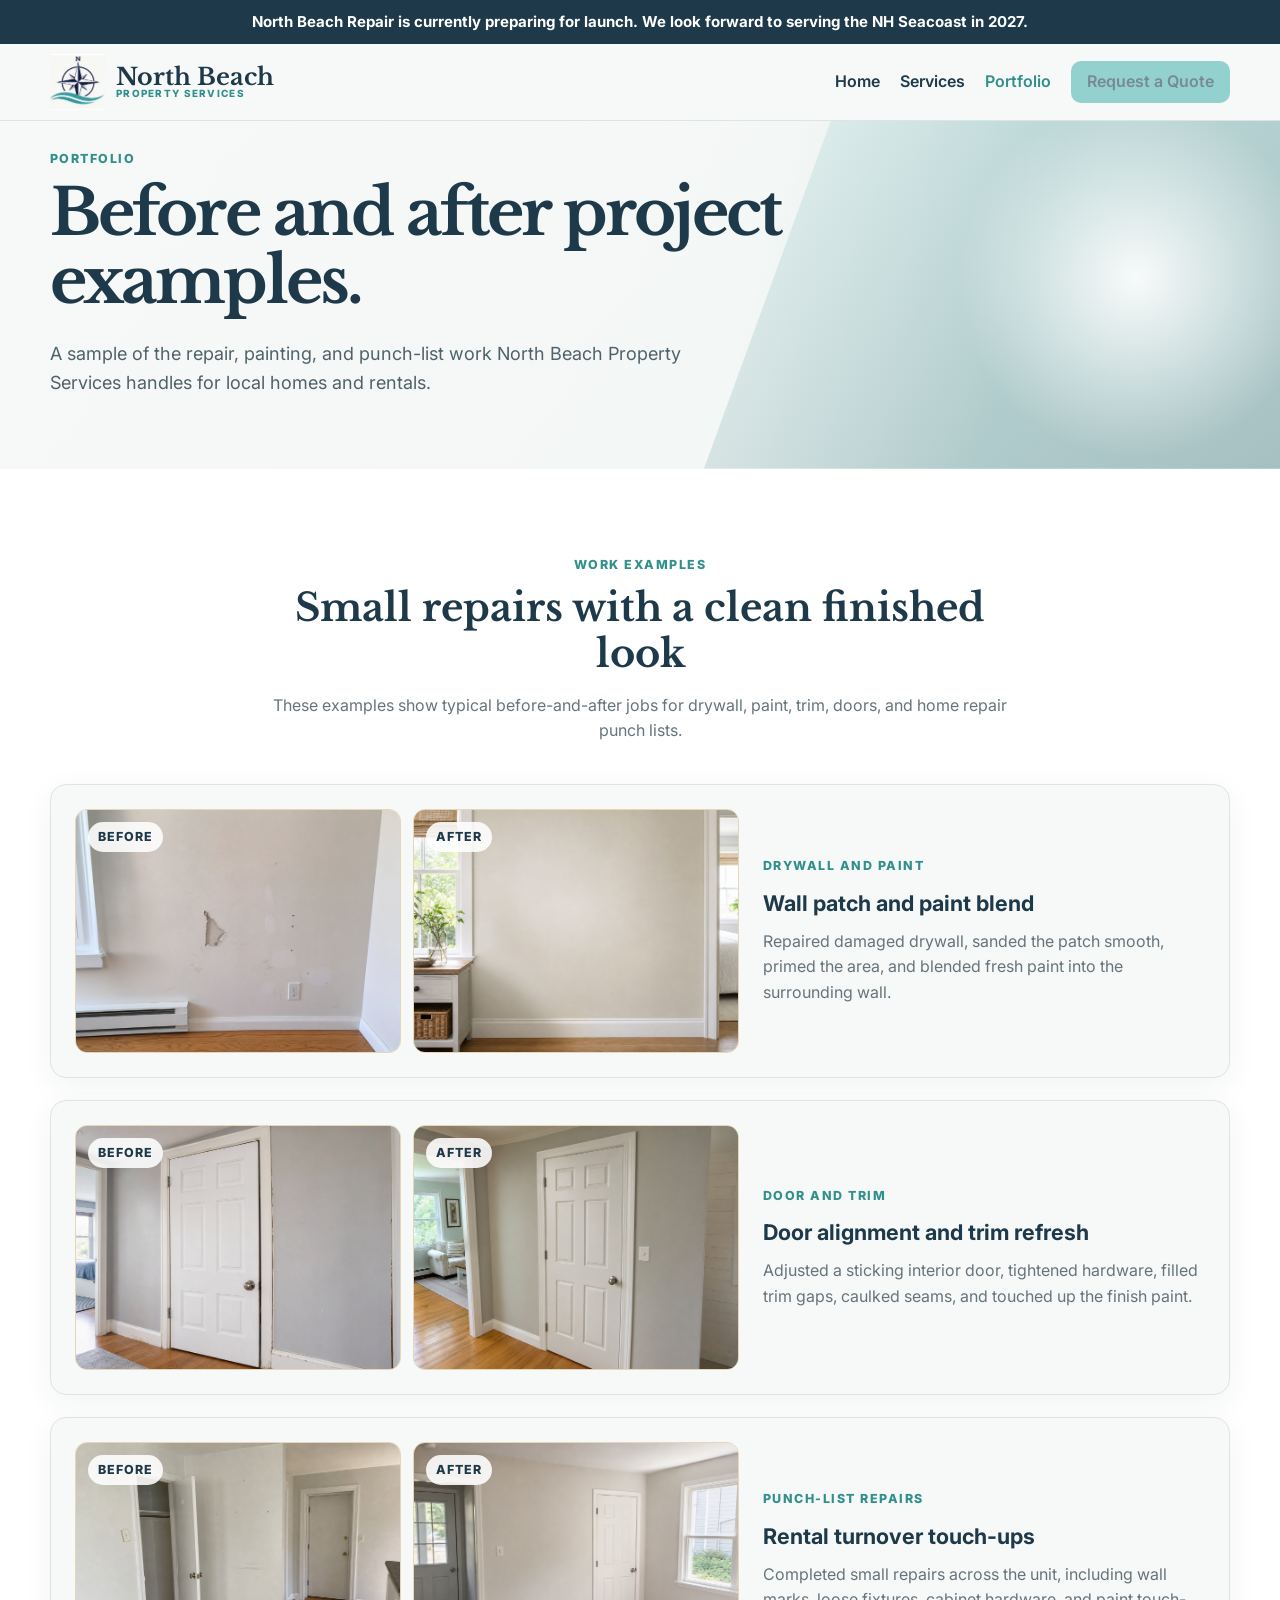
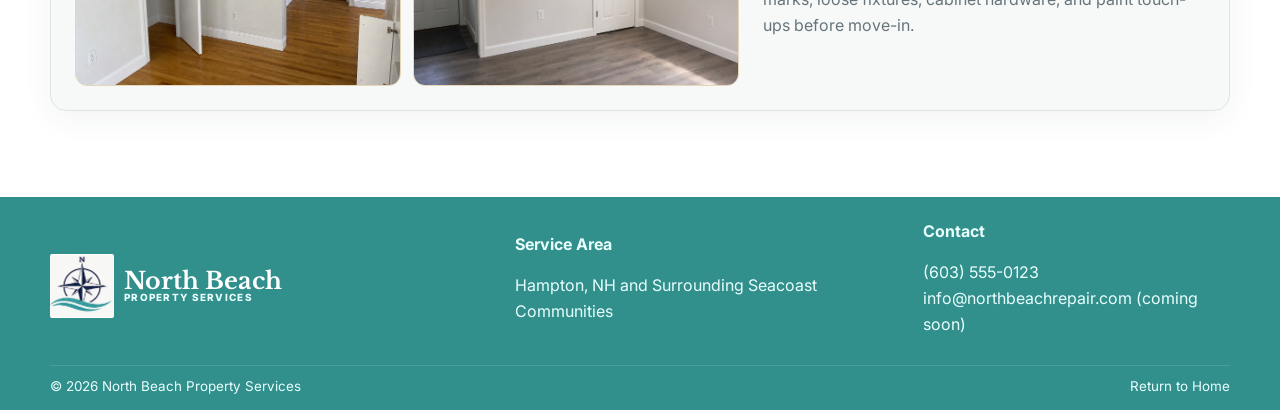
==== portfolio.html @ 1c1b6b8b "Update" ====
<html lang="en">
<head>
  <meta charset="UTF-8" />
  <meta name="viewport" content="width=device-width, initial-scale=1.0" />
  <meta name="description" content="View recent handyman and property repair work by North Beach Property Services." />
  <title>Portfolio | North Beach Property Services</title>
  <link rel="preconnect" href="https://fonts.googleapis.com">
  <link rel="preconnect" href="https://fonts.gstatic.com" crossorigin>
  <link href="https://fonts.googleapis.com/css2?family=Inter:wght@400;500;600;700;800&family=Libre+Baskerville:wght@400;700&display=swap" rel="stylesheet">
  <link rel="stylesheet" href="styles.css" />
</head>
<body>
  <header class="site-header">
    <div class="launch-banner">
      <div class="container">North Beach Repair is currently preparing for launch. We look forward to serving the NH Seacoast in 2027.</div>
    </div>
    <div class="container nav-wrap">
      <a class="brand" href="index.html" aria-label="North Beach Property Services home">
        <span class="logo-mark" aria-hidden="true"></span>
        <span class="brand-text">
          <span class="brand-name">North Beach</span>
          <span class="brand-subtitle">Property Services</span>
        </span>
      </a>

      <button class="menu-button" aria-label="Open navigation" aria-expanded="false">&#9776;</button>

      <nav class="site-nav" aria-label="Primary navigation">
        <a href="index.html">Home</a>
        <a href="index.html#services">Services</a>
        <a class="active" href="portfolio.html">Portfolio</a>
        <a class="button button-small button-disabled" href="#" aria-disabled="true" data-launch-href="quote.html">Request a Quote</a>
      </nav>
    </div>
  </header>

  <main>
    <section class="page-hero">
      <div class="container">
        <p class="eyebrow">Portfolio</p>
        <h1>Before and after project examples.</h1>
        <p>
          A sample of the repair, painting, and punch-list work North Beach Property Services handles for local homes and rentals.
        </p>
      </div>
    </section>

    <section class="section portfolio-gallery-section">
      <div class="container">
        <div class="section-heading centered">
          <p class="eyebrow">Work examples</p>
          <h2>Small repairs with a clean finished look</h2>
          <p>These examples show typical before-and-after jobs for drywall, paint, trim, doors, and home repair punch lists.</p>
        </div>

        <div class="portfolio-grid">
          <article class="portfolio-card">
            <div class="before-after" aria-label="Before and after drywall repair example">
              <div class="project-photo">
                <img src="assets/portfolio-drywall-before.png" alt="Damaged drywall before patching and paint touch-up">
                <span>Before</span>
              </div>
              <div class="project-photo">
                <img src="assets/portfolio-drywall-after.png" alt="Smooth repaired wall after drywall patching and paint blending">
                <span>After</span>
              </div>
            </div>
            <div class="portfolio-copy">
              <p class="eyebrow">Drywall and paint</p>
              <h3>Wall patch and paint blend</h3>
              <p>Repaired damaged drywall, sanded the patch smooth, primed the area, and blended fresh paint into the surrounding wall.</p>
            </div>
          </article>

          <article class="portfolio-card">
            <div class="before-after" aria-label="Before and after door and trim repair example">
              <div class="project-photo">
                <img src="assets/portfolio-door-before.png" alt="Misaligned interior door and worn trim before adjustment">
                <span>Before</span>
              </div>
              <div class="project-photo">
                <img src="assets/portfolio-door-after.png" alt="Aligned interior door and refreshed trim after repair">
                <span>After</span>
              </div>
            </div>
            <div class="portfolio-copy">
              <p class="eyebrow">Door and trim</p>
              <h3>Door alignment and trim refresh</h3>
              <p>Adjusted a sticking interior door, tightened hardware, filled trim gaps, caulked seams, and touched up the finish paint.</p>
            </div>
          </article>

          <article class="portfolio-card">
            <div class="before-after" aria-label="Before and after punch-list repair example">
              <div class="project-photo">
                <img src="assets/portfolio-turnover-before.png" alt="Rental turnover area with wall marks and small repair items before touch-ups">
                <span>Before</span>
              </div>
              <div class="project-photo">
                <img src="assets/portfolio-turnover-after.png" alt="Clean rental turnover area after wall, trim, and fixture touch-ups">
                <span>After</span>
              </div>
            </div>
            <div class="portfolio-copy">
              <p class="eyebrow">Punch-list repairs</p>
              <h3>Rental turnover touch-ups</h3>
              <p>Completed small repairs across the unit, including wall marks, loose fixtures, cabinet hardware, and paint touch-ups before move-in.</p>
            </div>
          </article>
        </div>
      </div>
    </section>
  </main>

  <footer class="site-footer">
    <div class="container footer-grid">
      <div class="footer-brand" aria-label="North Beach Property Services">
        <span class="logo-mark" aria-hidden="true"></span>
        <span class="brand-text">
          <span class="brand-name">North Beach</span>
          <span class="brand-subtitle">Property Services</span>
        </span>
      </div>
      <div><strong>Service Area</strong><p>Hampton, NH and Surrounding Seacoast Communities</p></div>
      <div><strong>Contact</strong><p><a href="tel:+16035550123">(603) 555-0123</a><br><a href="mailto:info@northbeachrepair.com">info@northbeachrepair.com</a> (coming soon)</p></div>
    </div>
    <div class="container footer-bottom">
      <span>© <span id="year"></span> North Beach Property Services</span>
      <a href="index.html">Return to Home</a>
    </div>
  </footer>

  <script src="site.js"></script>
</body>
</html>
---- styles.css ----
/* North Beach Property Services — Seafoam & Slate */
:root {
  --slate: #1E3A4A;
  --slate-dark: #132A37;
  --seafoam: #4CB6B2;
  --seafoam-dark: #318F8C;
  --sand: #E6D6B8;
  --foam: #F7F9F8;
  --charcoal: #2D3336;
  --white: #FFFFFF;
  --muted: #66747B;
  --line: #DDE5E4;
  --shadow: 0 18px 48px rgba(30, 58, 74, .13);
  --radius: 16px;
}
* { box-sizing: border-box; }
html { scroll-behavior: smooth; }
body { margin:0; color:var(--charcoal); background:var(--foam); font-family:"Inter",sans-serif; line-height:1.6; }
a { color:inherit; }
.container { width:min(1180px,calc(100% - 40px)); margin:auto; }
.narrow { width:min(780px,calc(100% - 40px)); }
.launch-banner { padding:10px 0; color:var(--white); background:var(--slate); font-size:.94rem; font-weight:700; text-align:center; }
.launch-banner .container { width:min(1180px,calc(100% - 28px)); }
.site-header { position:sticky; top:0; z-index:20; background:rgba(247,249,248,.96); border-bottom:1px solid var(--line); backdrop-filter:blur(10px); }
.nav-wrap { min-height:76px; display:flex; align-items:center; justify-content:space-between; gap:22px; }
.site-header .brand,.footer-brand { display:inline-flex !important; align-items:center; flex-direction:row; gap:10px; text-decoration:none !important; }
.brand { flex:0 1 auto; min-width:0; }
.logo-mark { width:56px; height:56px; display:block; overflow:hidden; flex:0 0 auto; border-radius:2px; background:url("north_beach_compass_waves_logo.png") center / 134% auto no-repeat; }
.brand > img { width:56px !important; height:56px !important; display:block; object-fit:cover; flex:0 0 auto; }
.brand-text { display:grid; gap:1px; line-height:1; }
.brand-text,.brand-text span { text-decoration:none !important; }
.brand-name { color:var(--slate); font-family:"Libre Baskerville",serif; font-size:1.48rem; font-weight:700; white-space:nowrap; }
.brand-subtitle { color:var(--seafoam-dark); font-size:.62rem; font-weight:800; letter-spacing:.13em; text-transform:uppercase; white-space:nowrap; }
.site-nav { display:flex; align-items:center; gap:20px; flex:0 0 auto; }
.site-nav a { text-decoration:none; font-weight:600; color:var(--slate); }
.site-nav a:hover:not(.button), .site-nav a.active:not(.button) { color:var(--seafoam-dark); }
.menu-button { display:none; border:0; background:transparent; color:var(--slate); font-size:1.6rem; }
.button { display:inline-flex; align-items:center; justify-content:center; min-height:50px; padding:0 24px; border:0; border-radius:10px; background:var(--seafoam); color:var(--white); text-decoration:none; font:inherit; font-weight:700; cursor:pointer; transition:.2s; }
.button:hover { background:var(--seafoam-dark); transform:translateY(-1px); }
.site-nav .button.active { background:var(--slate); color:var(--white); box-shadow:inset 0 0 0 2px var(--seafoam); }
.site-nav .button.active:hover { background:var(--slate-dark); }
.button-disabled,.button-disabled:hover { opacity:.58; cursor:not-allowed; pointer-events:none; transform:none; }
.link-disabled { opacity:.65; cursor:not-allowed; pointer-events:none; }
.button-small { min-height:42px; padding:0 16px; }
.button-secondary { color:var(--slate); background:rgba(255,255,255,.9); border:1px solid var(--slate); }
.button-secondary:hover { background:var(--white); }
.button-light { color:var(--slate); background:var(--white); }
.eyebrow { margin:0 0 10px; color:var(--seafoam-dark); font-size:.78rem; font-weight:800; letter-spacing:.12em; text-transform:uppercase; }
h1,h2,h3 { color:var(--slate); }
h1,h2 { font-family:"Libre Baskerville",serif; }
.hero { position:relative; overflow:hidden; padding:28px 0 92px; background:linear-gradient(105deg,rgba(247,249,248,.98) 0%,rgba(247,249,248,.94) 47%,rgba(247,249,248,.25) 72%), linear-gradient(140deg,#d9eceb,#a9cfcd); }
.hero:after { content:""; position:absolute; inset:0 0 0 55%; background:radial-gradient(circle at 75% 45%,rgba(255,255,255,.9),transparent 38%), linear-gradient(145deg,rgba(76,182,178,.12),rgba(30,58,74,.18)); clip-path:polygon(22% 0,100% 0,100% 100%,0 100%); }
.hero-grid { position:relative; z-index:2; display:grid; grid-template-columns:1.2fr .72fr; gap:64px; align-items:center; }
.hero h1 { max-width:720px; margin:0; font-size:clamp(2.7rem,5vw,4.8rem); line-height:1.06; letter-spacing:-.045em; }
.hero-copy { max-width:650px; margin:24px 0 0; font-size:1.13rem; color:#4F626B; }
.hero-actions,.trust-row { display:flex; flex-wrap:wrap; gap:14px; }
.hero-actions { margin-top:32px; }
.trust-row { margin-top:28px; color:var(--slate); font-size:.9rem; }
.hero-card { padding:30px; background:rgba(255,255,255,.94); border:1px solid rgba(230,214,184,.8); border-radius:var(--radius); box-shadow:var(--shadow); }
.check-list { margin:14px 0 24px; padding:0; list-style:none; }
.check-list li { position:relative; padding:8px 0 8px 26px; }
.check-list li:before { content:"✓"; position:absolute; left:0; color:var(--seafoam-dark); font-weight:800; }
.text-link { color:var(--seafoam-dark); font-weight:700; text-decoration:none; }
.section { padding:86px 0; }
.services-section { background:var(--white); }
.section-heading { max-width:760px; margin-bottom:40px; }
.centered { text-align:center; margin-left:auto; margin-right:auto; }
.section-heading h2,.cta h2,.area-section h2 { margin:0; font-size:clamp(2rem,3vw,3rem); line-height:1.2; }
.section-heading p:not(.eyebrow), .area-section p { color:var(--muted); }
.service-grid { display:grid; grid-template-columns:repeat(3,1fr); gap:14px; }
.service-card { min-height:210px; padding:22px 16px; text-align:center; border:1px solid var(--sand); border-radius:14px; background:var(--foam); }
.service-icon { display:grid; place-items:center; width:50px; height:50px; margin:0 auto 12px; color:var(--seafoam-dark); border:2px solid var(--seafoam); border-radius:12px; font-size:1.45rem; }
.service-card h3 { margin:0 0 8px; font-size:1rem; }
.service-card p { margin:0; color:var(--muted); font-size:.88rem; }
.portfolio-gallery-section { background:var(--white); }
.portfolio-grid { display:grid; gap:22px; }
.portfolio-card { display:grid; grid-template-columns:minmax(0,1.2fr) minmax(280px,.8fr); gap:24px; align-items:center; padding:24px; border:1px solid var(--line); border-radius:var(--radius); background:var(--foam); box-shadow:0 8px 30px rgba(30,58,74,.06); }
.before-after { display:grid; grid-template-columns:1fr 1fr; gap:12px; }
.project-photo { position:relative; aspect-ratio:4/3; overflow:hidden; border:1px solid var(--sand); border-radius:12px; background:#E8ECE9; }
.project-photo img { display:block; width:100%; height:100%; object-fit:cover; }
.project-photo span { position:absolute; z-index:2; top:12px; left:12px; padding:5px 10px; border-radius:999px; color:var(--slate); background:rgba(255,255,255,.88); font-size:.78rem; font-weight:800; text-transform:uppercase; letter-spacing:.08em; }
.portfolio-copy h3 { margin:0 0 8px; font-size:1.35rem; }
.portfolio-copy p:not(.eyebrow) { margin:0; color:var(--muted); }
.process-section { background:linear-gradient(135deg,#F2EBDD,var(--foam)); }
.steps { display:grid; grid-template-columns:repeat(3,1fr); gap:24px; }
.steps article { padding:30px; text-align:center; background:rgba(255,255,255,.86); border:1px solid var(--sand); border-radius:var(--radius); }
.steps span,.form-section-heading>span { display:inline-grid; place-items:center; width:42px; height:42px; border-radius:50%; color:white; background:var(--seafoam); font-weight:800; }
.steps p { color:var(--muted); }
.area-section { background:var(--white); }
.area-grid { display:grid; grid-template-columns:1.2fr .8fr; gap:36px; align-items:center; }
.area-card { padding:28px; border-left:5px solid var(--seafoam); background:var(--foam); border-radius:12px; }
.cta { padding:58px 0; color:white; background:linear-gradient(120deg,var(--seafoam),#66C6C2); }
.cta .eyebrow { color:#E9FFFE; }
.cta h2 { color:white; }
.cta-inner { display:flex; align-items:center; justify-content:space-between; gap:30px; }
.site-footer { padding:22px 0 12px; color:#E9FFFE; background:var(--seafoam-dark); }
.footer-grid { display:grid; grid-template-columns:1.15fr 1fr .8fr; gap:24px; align-items:center; }
.footer-brand .logo-mark { width:64px; height:64px; }
.footer-brand .brand-name { color:var(--white); }
.footer-brand .brand-subtitle { color:inherit; }
.site-footer p { color:#E9FFFE; }
.site-footer a { text-decoration:none; }
.footer-bottom { display:flex; justify-content:space-between; gap:20px; margin-top:12px; padding-top:10px; border-top:1px solid rgba(255,255,255,.12); font-size:.84rem; }
.page-hero { position:relative; overflow:hidden; padding:28px 0 72px; background:linear-gradient(105deg,rgba(247,249,248,.98) 0%,rgba(247,249,248,.94) 58%,rgba(247,249,248,.35) 78%), linear-gradient(140deg,#d9eceb,#a9cfcd); }
.page-hero:after { content:""; position:absolute; inset:0 0 0 55%; background:radial-gradient(circle at 75% 45%,rgba(255,255,255,.9),transparent 38%), linear-gradient(145deg,rgba(76,182,178,.12),rgba(30,58,74,.18)); clip-path:polygon(22% 0,100% 0,100% 100%,0 100%); }
.page-hero .container { position:relative; z-index:2; margin-left:max(20px,calc((100% - 1180px) / 2)); margin-right:auto; }
.quote-hero-grid { display:grid; grid-template-columns:minmax(0,1.15fr) 360px; gap:56px; align-items:center; }
.page-hero h1 { max-width:760px; margin:0; color:var(--slate); font-size:clamp(2.7rem,5vw,4.8rem); line-height:1.06; letter-spacing:-.045em; }
.page-hero p:not(.eyebrow) { max-width:650px; margin:24px 0 0; color:#4F626B; font-size:1.13rem; }
.quote-flow { display:grid; gap:10px; padding:22px; background:rgba(255,255,255,.94); border:1px solid rgba(230,214,184,.8); border-radius:var(--radius); box-shadow:var(--shadow); }
.flow-step { position:relative; display:grid; grid-template-columns:42px 1fr; gap:14px; align-items:center; }
.flow-step:not(:last-child) { padding-bottom:12px; }
.flow-step:not(:last-child):after { content:""; position:absolute; left:20px; top:48px; bottom:-4px; width:2px; background:var(--sand); }
.flow-step span { display:grid; place-items:center; width:42px; height:42px; border-radius:50%; color:white; background:var(--seafoam); font-weight:800; }
.flow-step p { margin:0; color:var(--slate); font-weight:700; line-height:1.35; }
.flow-step p:not(.eyebrow) { margin:0; }
.quote-section { background:var(--white); }
.quote-layout { display:grid; grid-template-columns:minmax(0,1fr) 320px; gap:28px; align-items:start; }
.quote-form,.sidebar-card { background:white; border:1px solid var(--line); border-radius:var(--radius); box-shadow:0 8px 30px rgba(30,58,74,.07); }
.form-section { padding:34px; }
.form-section-heading { display:flex; gap:16px; align-items:flex-start; margin-bottom:26px; }
.form-section-heading h2 { margin:0; }
.form-section-heading p { margin:2px 0 0; color:var(--muted); }
.quote-sidebar { display:grid; gap:18px; position:sticky; top:104px; }
.sidebar-card { padding:24px; }
.sidebar-card h3 { margin-top:0; }
.sidebar-card ol { padding-left:20px; color:var(--muted); }
.warning-card { background:#FFF9EE; border-color:var(--sand); }
.jobber-form-wrapper { overflow:visible; }
.jobber-embed { width:100%; min-height:700px; }
.jobber-embed iframe { display:block; width:100%; min-height:700px; border:0; }
.jobber-placeholder { display:grid; min-height:420px; place-content:center; padding:32px; text-align:center; color:var(--muted); background:var(--foam); border:2px dashed var(--sand); border-radius:12px; }
.jobber-placeholder h3 { margin:0 0 8px; }
@media(max-width:1000px){ .service-grid{grid-template-columns:repeat(3,1fr);} .hero-grid,.quote-hero-grid,.quote-layout,.area-grid,.footer-grid,.portfolio-card{grid-template-columns:1fr;} .quote-sidebar{position:static;} }
@media(max-width:900px){ .menu-button{display:block;} .site-nav{display:none;position:absolute;top:76px;left:0;right:0;padding:20px;flex-direction:column;align-items:stretch;background:var(--foam);border-bottom:1px solid var(--line);} .site-nav.open{display:flex;} }
@media(max-width:640px){ .container{width:min(100% - 28px,1180px);} .hero{padding:24px 0 72px;} .section{padding:62px 0;} .service-grid,.steps,.before-after{grid-template-columns:1fr;} .portfolio-card{padding:18px;} .hero-card{display:none;} .hero-actions,.trust-row,.cta-inner,.footer-bottom{flex-direction:column;align-items:stretch;} .button{width:100%;} .form-section{padding:24px 18px;} .logo-mark{width:50px;height:50px;} .brand-name{font-size:1.22rem;} .brand-subtitle{font-size:.54rem;letter-spacing:.1em;} .footer-brand .logo-mark{width:72px;height:72px;} }
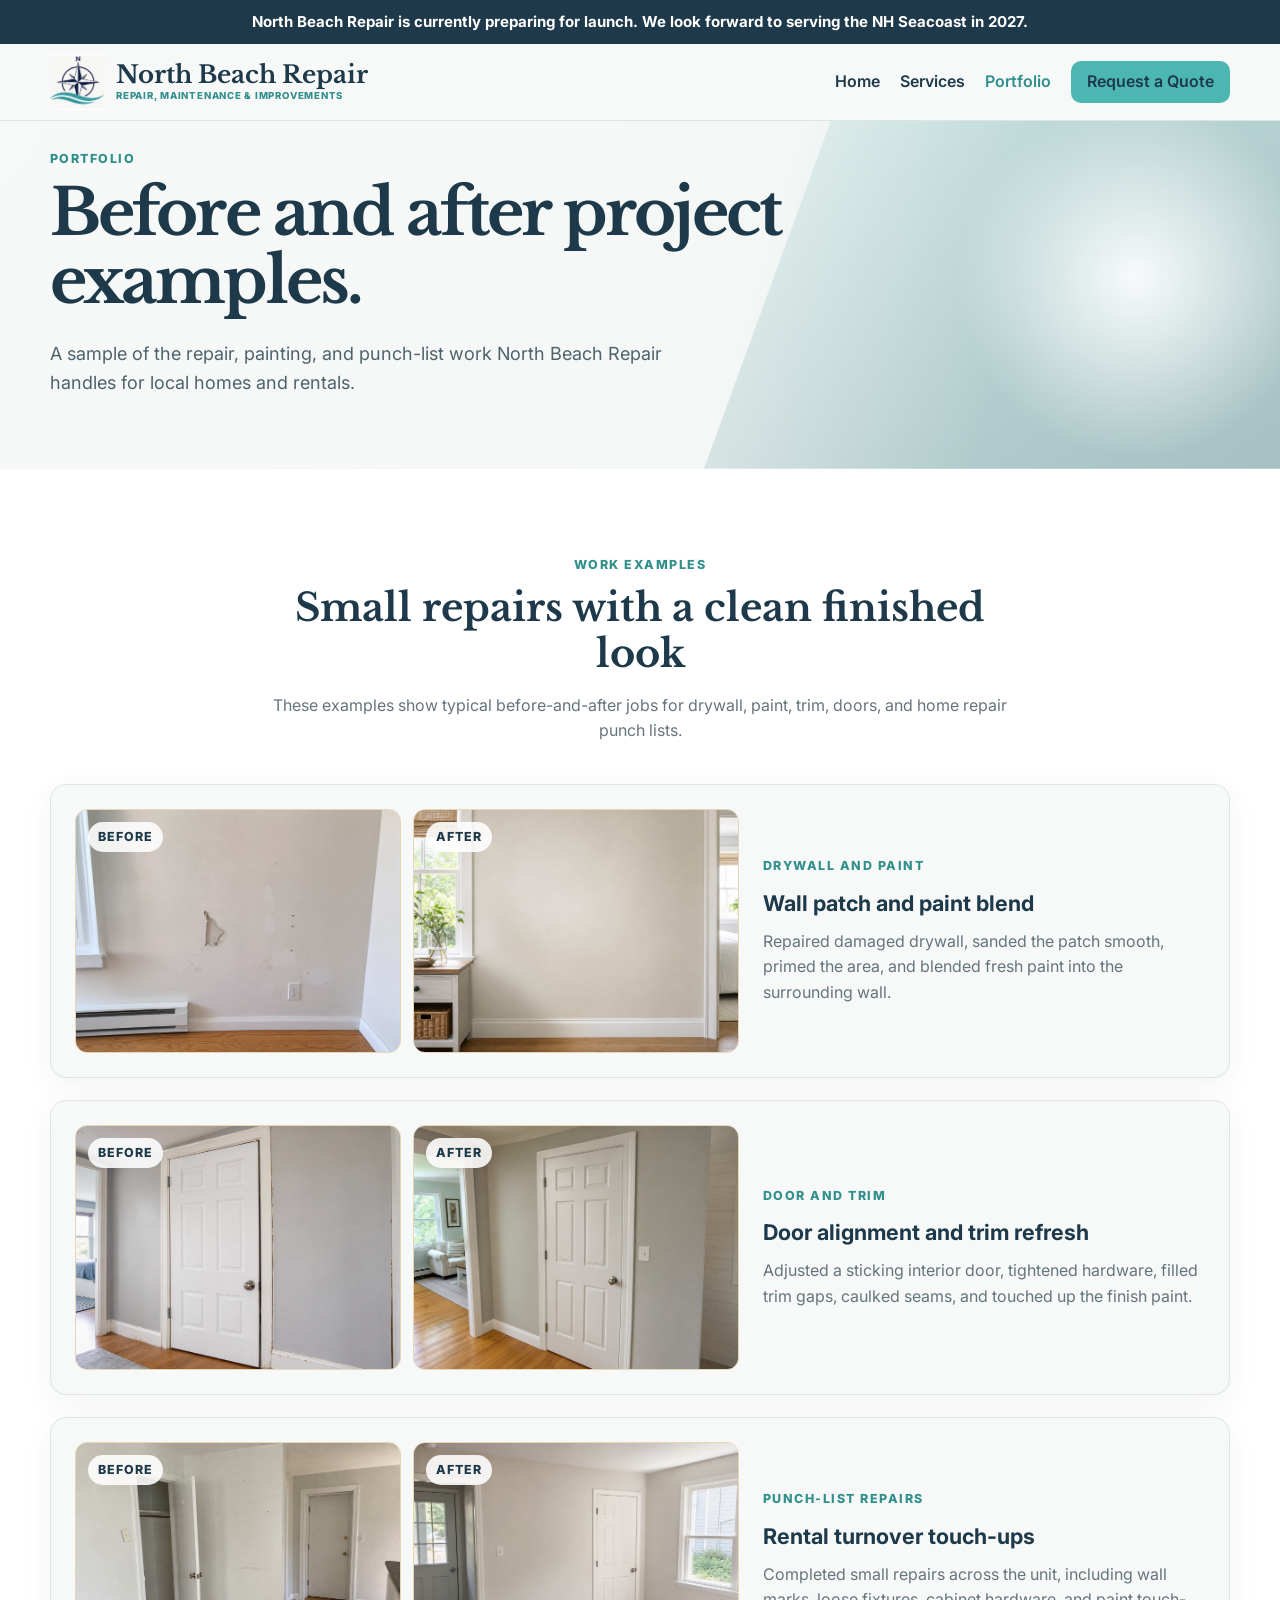
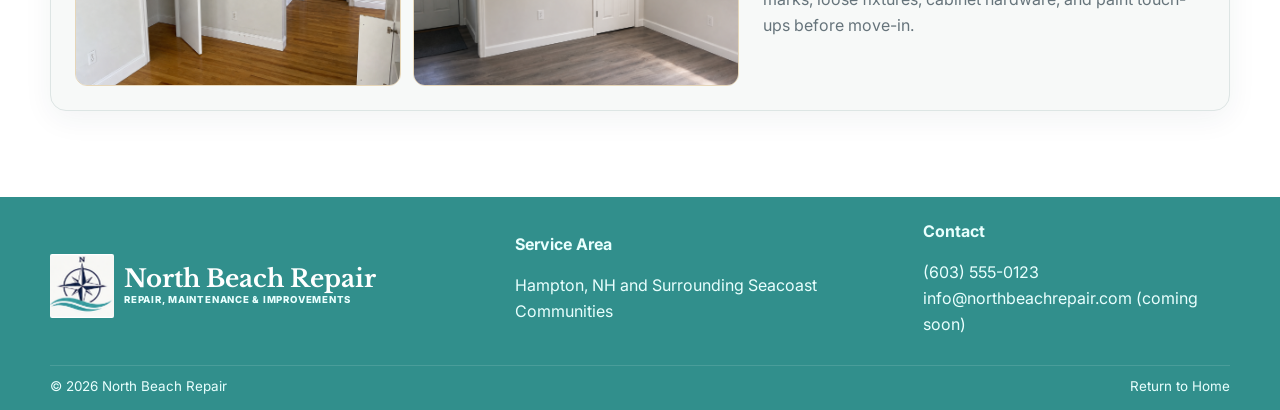
==== commit a80b6497: "Overhaul of site after moving to development branch" ====
--- a/portfolio.html
+++ b/portfolio.html
@@ -2,8 +2,8 @@
 <head>
   <meta charset="UTF-8" />
   <meta name="viewport" content="width=device-width, initial-scale=1.0" />
-  <meta name="description" content="View recent handyman and property repair work by North Beach Property Services." />
-  <title>Portfolio | North Beach Property Services</title>
+  <meta name="description" content="View recent repair, maintenance, and improvement work by North Beach Repair." />
+  <title>Portfolio | North Beach Repair</title>
   <link rel="preconnect" href="https://fonts.googleapis.com">
   <link rel="preconnect" href="https://fonts.gstatic.com" crossorigin>
   <link href="https://fonts.googleapis.com/css2?family=Inter:wght@400;500;600;700;800&family=Libre+Baskerville:wght@400;700&display=swap" rel="stylesheet">
@@ -15,11 +15,11 @@
       <div class="container">North Beach Repair is currently preparing for launch. We look forward to serving the NH Seacoast in 2027.</div>
     </div>
     <div class="container nav-wrap">
-      <a class="brand" href="index.html" aria-label="North Beach Property Services home">
+      <a class="brand" href="index.html" aria-label="North Beach Repair home">
         <span class="logo-mark" aria-hidden="true"></span>
         <span class="brand-text">
-          <span class="brand-name">North Beach</span>
-          <span class="brand-subtitle">Property Services</span>
+          <span class="brand-name">North Beach Repair</span>
+          <span class="brand-subtitle">Repair, Maintenance &amp; Improvements</span>
         </span>
       </a>
 
@@ -29,7 +29,7 @@
         <a href="index.html">Home</a>
         <a href="index.html#services">Services</a>
         <a class="active" href="portfolio.html">Portfolio</a>
-        <a class="button button-small button-disabled" href="#" aria-disabled="true" data-launch-href="quote.html">Request a Quote</a>
+        <a class="button button-small" href="quote.html">Request a Quote</a>
       </nav>
     </div>
   </header>
@@ -40,7 +40,7 @@
         <p class="eyebrow">Portfolio</p>
         <h1>Before and after project examples.</h1>
         <p>
-          A sample of the repair, painting, and punch-list work North Beach Property Services handles for local homes and rentals.
+          A sample of the repair, painting, and punch-list work North Beach Repair handles for local homes and rentals.
         </p>
       </div>
     </section>
@@ -114,18 +114,18 @@
 
   <footer class="site-footer">
     <div class="container footer-grid">
-      <div class="footer-brand" aria-label="North Beach Property Services">
+      <div class="footer-brand" aria-label="North Beach Repair">
         <span class="logo-mark" aria-hidden="true"></span>
         <span class="brand-text">
-          <span class="brand-name">North Beach</span>
-          <span class="brand-subtitle">Property Services</span>
+          <span class="brand-name">North Beach Repair</span>
+          <span class="brand-subtitle">Repair, Maintenance &amp; Improvements</span>
         </span>
       </div>
       <div><strong>Service Area</strong><p>Hampton, NH and Surrounding Seacoast Communities</p></div>
       <div><strong>Contact</strong><p><a href="tel:+16035550123">(603) 555-0123</a><br><a href="mailto:info@northbeachrepair.com">info@northbeachrepair.com</a> (coming soon)</p></div>
     </div>
     <div class="container footer-bottom">
-      <span>© <span id="year"></span> North Beach Property Services</span>
+      <span>© <span id="year"></span> North Beach Repair</span>
       <a href="index.html">Return to Home</a>
     </div>
   </footer>
--- a/styles.css
+++ b/styles.css
@@ -1,4 +1,4 @@
-/* North Beach Property Services — Seafoam & Slate */
+/* North Beach Repair - Seafoam & Slate */
 :root {
   --slate: #1E3A4A;
   --slate-dark: #132A37;
@@ -27,10 +27,10 @@
 .brand { flex:0 1 auto; min-width:0; }
 .logo-mark { width:56px; height:56px; display:block; overflow:hidden; flex:0 0 auto; border-radius:2px; background:url("north_beach_compass_waves_logo.png") center / 134% auto no-repeat; }
 .brand > img { width:56px !important; height:56px !important; display:block; object-fit:cover; flex:0 0 auto; }
-.brand-text { display:grid; gap:1px; line-height:1; }
+.brand-text { display:grid; gap:4px; line-height:1; }
 .brand-text,.brand-text span { text-decoration:none !important; }
-.brand-name { color:var(--slate); font-family:"Libre Baskerville",serif; font-size:1.48rem; font-weight:700; white-space:nowrap; }
-.brand-subtitle { color:var(--seafoam-dark); font-size:.62rem; font-weight:800; letter-spacing:.13em; text-transform:uppercase; white-space:nowrap; }
+.brand-name { color:var(--slate); font-family:"Libre Baskerville",serif; font-size:1.52rem; font-weight:700; white-space:nowrap; }
+.brand-subtitle { color:var(--seafoam-dark); font-size:.6rem; font-weight:800; letter-spacing:.08em; text-transform:uppercase; white-space:nowrap; }
 .site-nav { display:flex; align-items:center; gap:20px; flex:0 0 auto; }
 .site-nav a { text-decoration:none; font-weight:600; color:var(--slate); }
 .site-nav a:hover:not(.button), .site-nav a.active:not(.button) { color:var(--seafoam-dark); }
@@ -39,8 +39,6 @@
 .button:hover { background:var(--seafoam-dark); transform:translateY(-1px); }
 .site-nav .button.active { background:var(--slate); color:var(--white); box-shadow:inset 0 0 0 2px var(--seafoam); }
 .site-nav .button.active:hover { background:var(--slate-dark); }
-.button-disabled,.button-disabled:hover { opacity:.58; cursor:not-allowed; pointer-events:none; transform:none; }
-.link-disabled { opacity:.65; cursor:not-allowed; pointer-events:none; }
 .button-small { min-height:42px; padding:0 16px; }
 .button-secondary { color:var(--slate); background:rgba(255,255,255,.9); border:1px solid var(--slate); }
 .button-secondary:hover { background:var(--white); }
@@ -48,30 +46,38 @@
 .eyebrow { margin:0 0 10px; color:var(--seafoam-dark); font-size:.78rem; font-weight:800; letter-spacing:.12em; text-transform:uppercase; }
 h1,h2,h3 { color:var(--slate); }
 h1,h2 { font-family:"Libre Baskerville",serif; }
-.hero { position:relative; overflow:hidden; padding:28px 0 92px; background:linear-gradient(105deg,rgba(247,249,248,.98) 0%,rgba(247,249,248,.94) 47%,rgba(247,249,248,.25) 72%), linear-gradient(140deg,#d9eceb,#a9cfcd); }
-.hero:after { content:""; position:absolute; inset:0 0 0 55%; background:radial-gradient(circle at 75% 45%,rgba(255,255,255,.9),transparent 38%), linear-gradient(145deg,rgba(76,182,178,.12),rgba(30,58,74,.18)); clip-path:polygon(22% 0,100% 0,100% 100%,0 100%); }
-.hero-grid { position:relative; z-index:2; display:grid; grid-template-columns:1.2fr .72fr; gap:64px; align-items:center; }
-.hero h1 { max-width:720px; margin:0; font-size:clamp(2.7rem,5vw,4.8rem); line-height:1.06; letter-spacing:-.045em; }
-.hero-copy { max-width:650px; margin:24px 0 0; font-size:1.13rem; color:#4F626B; }
+.hero { position:relative; min-height:calc(100vh - 116px); overflow:hidden; padding:86px 0 104px; background:linear-gradient(90deg,rgba(19,42,55,.9) 0%,rgba(19,42,55,.78) 42%,rgba(19,42,55,.34) 68%,rgba(19,42,55,.08) 100%), url("assets/homepage-hero-seacoast-home.png") center / cover no-repeat; }
+.hero:after { content:""; position:absolute; inset:0; background:linear-gradient(180deg,rgba(19,42,55,.06),rgba(19,42,55,.28)); }
+.hero-grid { position:relative; z-index:2; display:grid; grid-template-columns:minmax(0,1fr) 360px; gap:64px; align-items:center; }
+.hero .eyebrow { color:#DDF7F5; }
+.hero h1 { max-width:680px; margin:0; color:var(--white); font-size:clamp(2.35rem,4.4vw,4.35rem); line-height:1.08; letter-spacing:0; text-shadow:0 3px 28px rgba(0,0,0,.24); }
+.hero-copy { max-width:700px; margin:24px 0 0; color:#F1F7F6; font-size:1.16rem; text-shadow:0 2px 18px rgba(0,0,0,.24); }
 .hero-actions,.trust-row { display:flex; flex-wrap:wrap; gap:14px; }
 .hero-actions { margin-top:32px; }
 .trust-row { margin-top:28px; color:var(--slate); font-size:.9rem; }
-.hero-card { padding:30px; background:rgba(255,255,255,.94); border:1px solid rgba(230,214,184,.8); border-radius:var(--radius); box-shadow:var(--shadow); }
+.hero-card { padding:30px; background:rgba(255,255,255,.94); border:1px solid rgba(230,214,184,.8); border-radius:var(--radius); box-shadow:var(--shadow); backdrop-filter:blur(8px); }
+.hero-card .eyebrow { color:var(--seafoam-dark); }
+.hero-card .check-list { margin-bottom:0; }
+.trust-list li { color:var(--slate); font-weight:800; }
 .check-list { margin:14px 0 24px; padding:0; list-style:none; }
 .check-list li { position:relative; padding:8px 0 8px 26px; }
 .check-list li:before { content:"✓"; position:absolute; left:0; color:var(--seafoam-dark); font-weight:800; }
 .text-link { color:var(--seafoam-dark); font-weight:700; text-decoration:none; }
 .section { padding:86px 0; }
+.about-section { background:var(--foam); }
+.about-grid { display:grid; grid-template-columns:minmax(0,.9fr) minmax(0,1.1fr); gap:56px; align-items:start; }
+.about-copy { padding:30px; border-left:5px solid var(--seafoam); background:var(--white); border-radius:12px; box-shadow:0 8px 30px rgba(30,58,74,.06); }
+.about-copy p { margin:0; color:var(--muted); }
+.about-copy p + p { margin-top:18px; }
 .services-section { background:var(--white); }
 .section-heading { max-width:760px; margin-bottom:40px; }
 .centered { text-align:center; margin-left:auto; margin-right:auto; }
 .section-heading h2,.cta h2,.area-section h2 { margin:0; font-size:clamp(2rem,3vw,3rem); line-height:1.2; }
 .section-heading p:not(.eyebrow), .area-section p { color:var(--muted); }
 .service-grid { display:grid; grid-template-columns:repeat(3,1fr); gap:14px; }
-.service-card { min-height:210px; padding:22px 16px; text-align:center; border:1px solid var(--sand); border-radius:14px; background:var(--foam); }
-.service-icon { display:grid; place-items:center; width:50px; height:50px; margin:0 auto 12px; color:var(--seafoam-dark); border:2px solid var(--seafoam); border-radius:12px; font-size:1.45rem; }
-.service-card h3 { margin:0 0 8px; font-size:1rem; }
-.service-card p { margin:0; color:var(--muted); font-size:.88rem; }
+.service-card { min-height:190px; padding:26px 24px; text-align:left; border:1px solid var(--line); border-top:4px solid var(--seafoam); border-radius:12px; background:var(--foam); box-shadow:0 8px 28px rgba(30,58,74,.05); }
+.service-card h3 { margin:0 0 10px; font-size:1.12rem; }
+.service-card p { margin:0; color:var(--muted); font-size:.92rem; }
 .portfolio-gallery-section { background:var(--white); }
 .portfolio-grid { display:grid; gap:22px; }
 .portfolio-card { display:grid; grid-template-columns:minmax(0,1.2fr) minmax(280px,.8fr); gap:24px; align-items:center; padding:24px; border:1px solid var(--line); border-radius:var(--radius); background:var(--foam); box-shadow:0 8px 30px rgba(30,58,74,.06); }
@@ -131,6 +137,6 @@
 .jobber-embed iframe { display:block; width:100%; min-height:700px; border:0; }
 .jobber-placeholder { display:grid; min-height:420px; place-content:center; padding:32px; text-align:center; color:var(--muted); background:var(--foam); border:2px dashed var(--sand); border-radius:12px; }
 .jobber-placeholder h3 { margin:0 0 8px; }
-@media(max-width:1000px){ .service-grid{grid-template-columns:repeat(3,1fr);} .hero-grid,.quote-hero-grid,.quote-layout,.area-grid,.footer-grid,.portfolio-card{grid-template-columns:1fr;} .quote-sidebar{position:static;} }
+@media(max-width:1000px){ .service-grid{grid-template-columns:repeat(3,1fr);} .hero-grid,.quote-hero-grid,.quote-layout,.area-grid,.footer-grid,.portfolio-card,.about-grid{grid-template-columns:1fr;} .quote-sidebar{position:static;} }
 @media(max-width:900px){ .menu-button{display:block;} .site-nav{display:none;position:absolute;top:76px;left:0;right:0;padding:20px;flex-direction:column;align-items:stretch;background:var(--foam);border-bottom:1px solid var(--line);} .site-nav.open{display:flex;} }
-@media(max-width:640px){ .container{width:min(100% - 28px,1180px);} .hero{padding:24px 0 72px;} .section{padding:62px 0;} .service-grid,.steps,.before-after{grid-template-columns:1fr;} .portfolio-card{padding:18px;} .hero-card{display:none;} .hero-actions,.trust-row,.cta-inner,.footer-bottom{flex-direction:column;align-items:stretch;} .button{width:100%;} .form-section{padding:24px 18px;} .logo-mark{width:50px;height:50px;} .brand-name{font-size:1.22rem;} .brand-subtitle{font-size:.54rem;letter-spacing:.1em;} .footer-brand .logo-mark{width:72px;height:72px;} }
+@media(max-width:640px){ .container{width:min(100% - 28px,1180px);} .hero{min-height:auto;padding:62px 0 72px;} .hero-grid{gap:28px;} .section{padding:62px 0;} .service-grid,.steps,.before-after{grid-template-columns:1fr;} .portfolio-card{padding:18px;} .hero-actions,.trust-row,.cta-inner,.footer-bottom{flex-direction:column;align-items:stretch;} .button{width:100%;} .form-section{padding:24px 18px;} .logo-mark{width:50px;height:50px;} .brand-name{font-size:1.22rem;} .brand-subtitle{font-size:.49rem;letter-spacing:.06em;} .footer-brand .logo-mark{width:72px;height:72px;} }
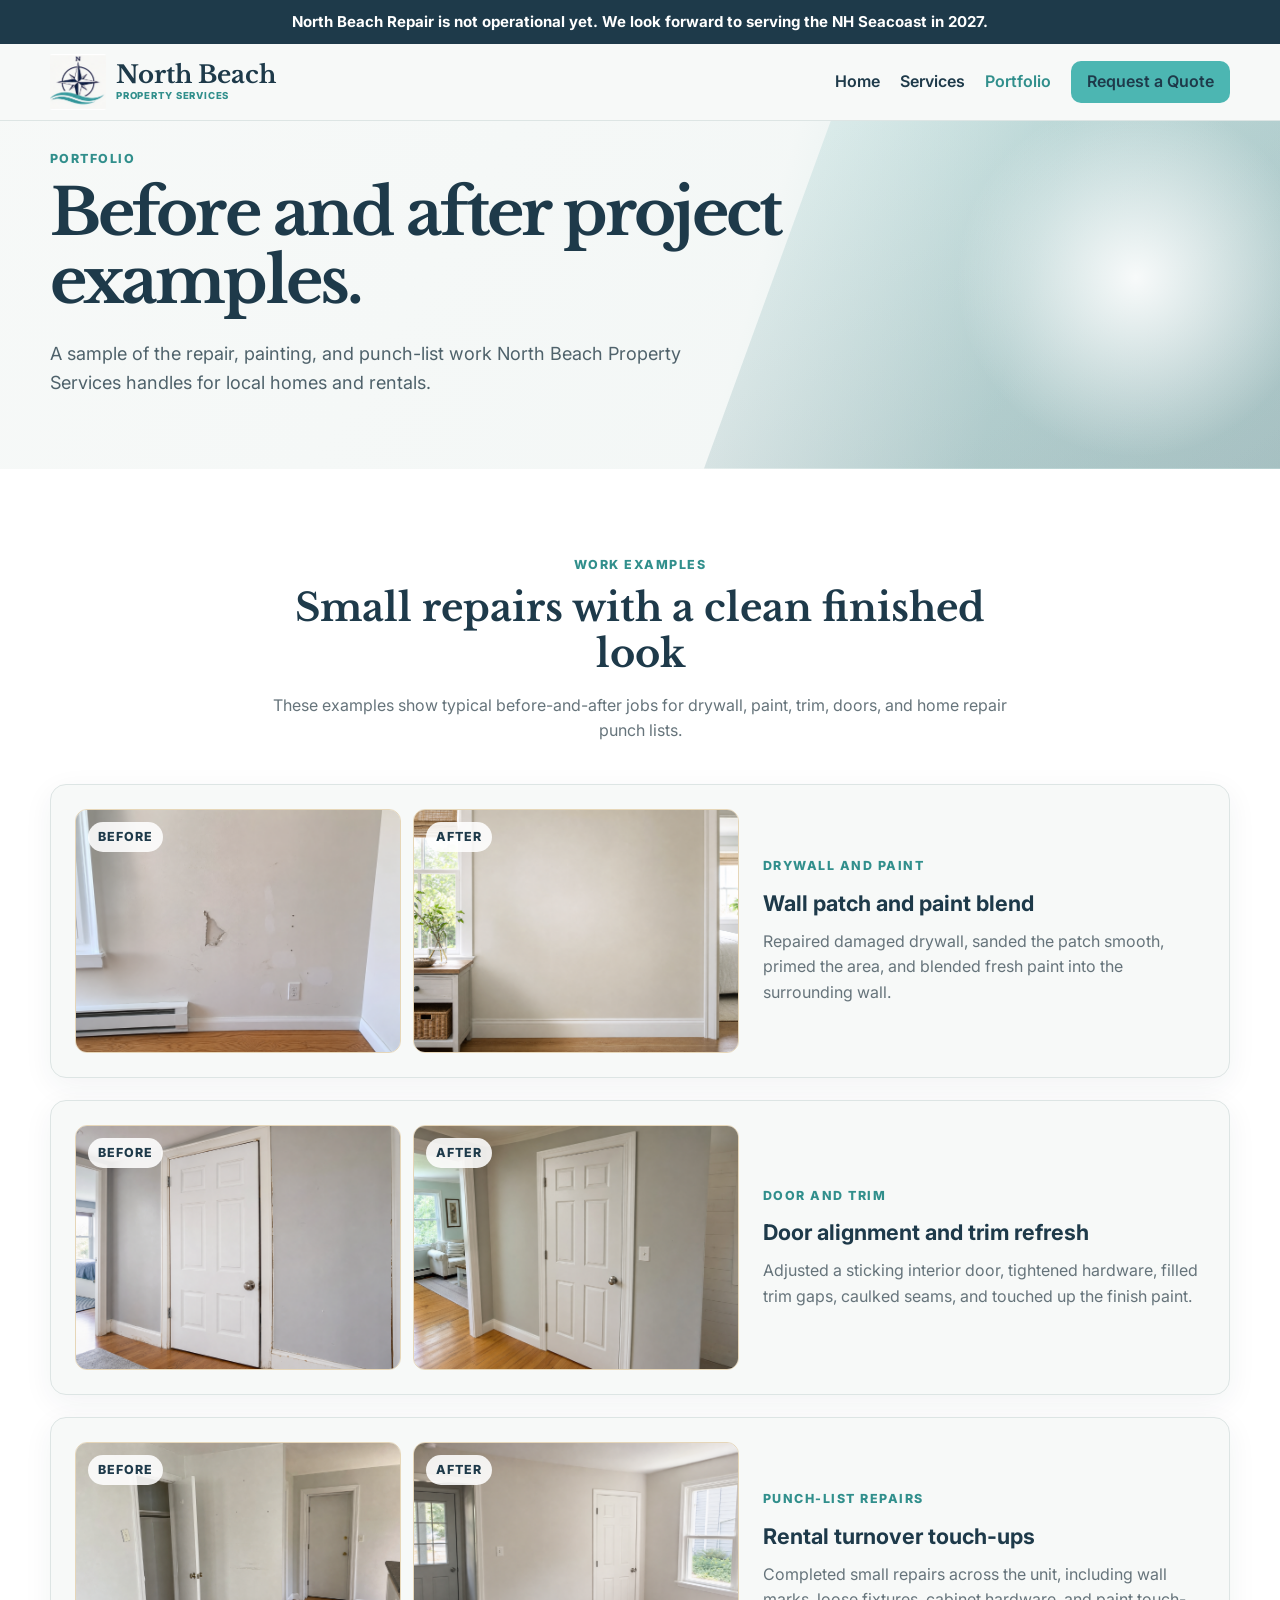
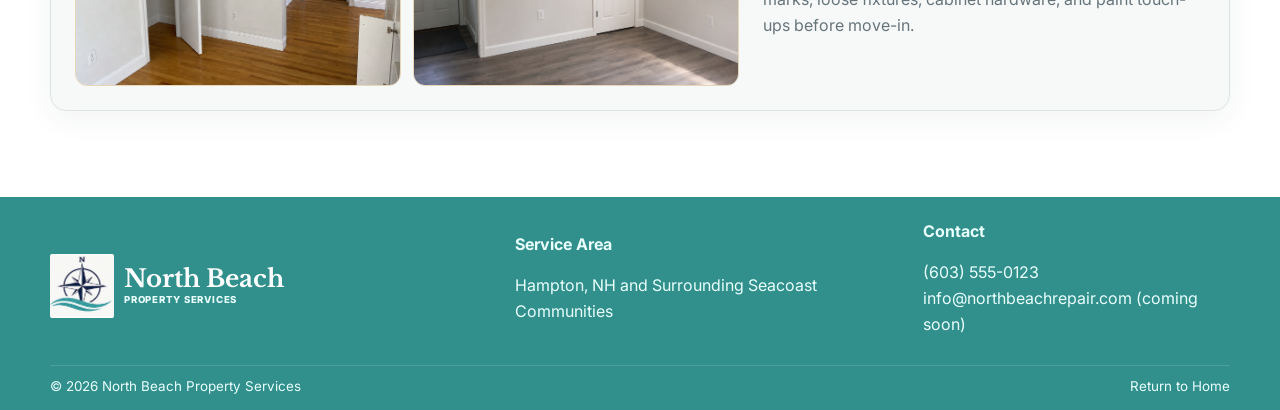
==== commit c4d8dd92: "Update production launch banner wording" ====
--- a/portfolio.html
+++ b/portfolio.html
@@ -2,8 +2,8 @@
 <head>
   <meta charset="UTF-8" />
   <meta name="viewport" content="width=device-width, initial-scale=1.0" />
-  <meta name="description" content="View recent repair, maintenance, and improvement work by North Beach Repair." />
-  <title>Portfolio | North Beach Repair</title>
+  <meta name="description" content="View recent handyman and property repair work by North Beach Property Services." />
+  <title>Portfolio | North Beach Property Services</title>
   <link rel="preconnect" href="https://fonts.googleapis.com">
   <link rel="preconnect" href="https://fonts.gstatic.com" crossorigin>
   <link href="https://fonts.googleapis.com/css2?family=Inter:wght@400;500;600;700;800&family=Libre+Baskerville:wght@400;700&display=swap" rel="stylesheet">
@@ -12,14 +12,14 @@
 <body>
   <header class="site-header">
     <div class="launch-banner">
-      <div class="container">North Beach Repair is currently preparing for launch. We look forward to serving the NH Seacoast in 2027.</div>
+      <div class="container">North Beach Repair is not operational yet. We look forward to serving the NH Seacoast in 2027.</div>
     </div>
     <div class="container nav-wrap">
-      <a class="brand" href="index.html" aria-label="North Beach Repair home">
+      <a class="brand" href="index.html" aria-label="North Beach Property Services home">
         <span class="logo-mark" aria-hidden="true"></span>
         <span class="brand-text">
-          <span class="brand-name">North Beach Repair</span>
-          <span class="brand-subtitle">Repair, Maintenance &amp; Improvements</span>
+          <span class="brand-name">North Beach</span>
+          <span class="brand-subtitle">Property Services</span>
         </span>
       </a>
 
@@ -29,7 +29,7 @@
         <a href="index.html">Home</a>
         <a href="index.html#services">Services</a>
         <a class="active" href="portfolio.html">Portfolio</a>
-        <a class="button button-small" href="quote.html">Request a Quote</a>
+        <a class="button button-small button-disabled" href="#" aria-disabled="true" data-launch-href="quote.html">Request a Quote</a>
       </nav>
     </div>
   </header>
@@ -40,7 +40,7 @@
         <p class="eyebrow">Portfolio</p>
         <h1>Before and after project examples.</h1>
         <p>
-          A sample of the repair, painting, and punch-list work North Beach Repair handles for local homes and rentals.
+          A sample of the repair, painting, and punch-list work North Beach Property Services handles for local homes and rentals.
         </p>
       </div>
     </section>
@@ -114,18 +114,18 @@
 
   <footer class="site-footer">
     <div class="container footer-grid">
-      <div class="footer-brand" aria-label="North Beach Repair">
+      <div class="footer-brand" aria-label="North Beach Property Services">
         <span class="logo-mark" aria-hidden="true"></span>
         <span class="brand-text">
-          <span class="brand-name">North Beach Repair</span>
-          <span class="brand-subtitle">Repair, Maintenance &amp; Improvements</span>
+          <span class="brand-name">North Beach</span>
+          <span class="brand-subtitle">Property Services</span>
         </span>
       </div>
       <div><strong>Service Area</strong><p>Hampton, NH and Surrounding Seacoast Communities</p></div>
       <div><strong>Contact</strong><p><a href="tel:+16035550123">(603) 555-0123</a><br><a href="mailto:info@northbeachrepair.com">info@northbeachrepair.com</a> (coming soon)</p></div>
     </div>
     <div class="container footer-bottom">
-      <span>© <span id="year"></span> North Beach Repair</span>
+      <span>© <span id="year"></span> North Beach Property Services</span>
       <a href="index.html">Return to Home</a>
     </div>
   </footer>
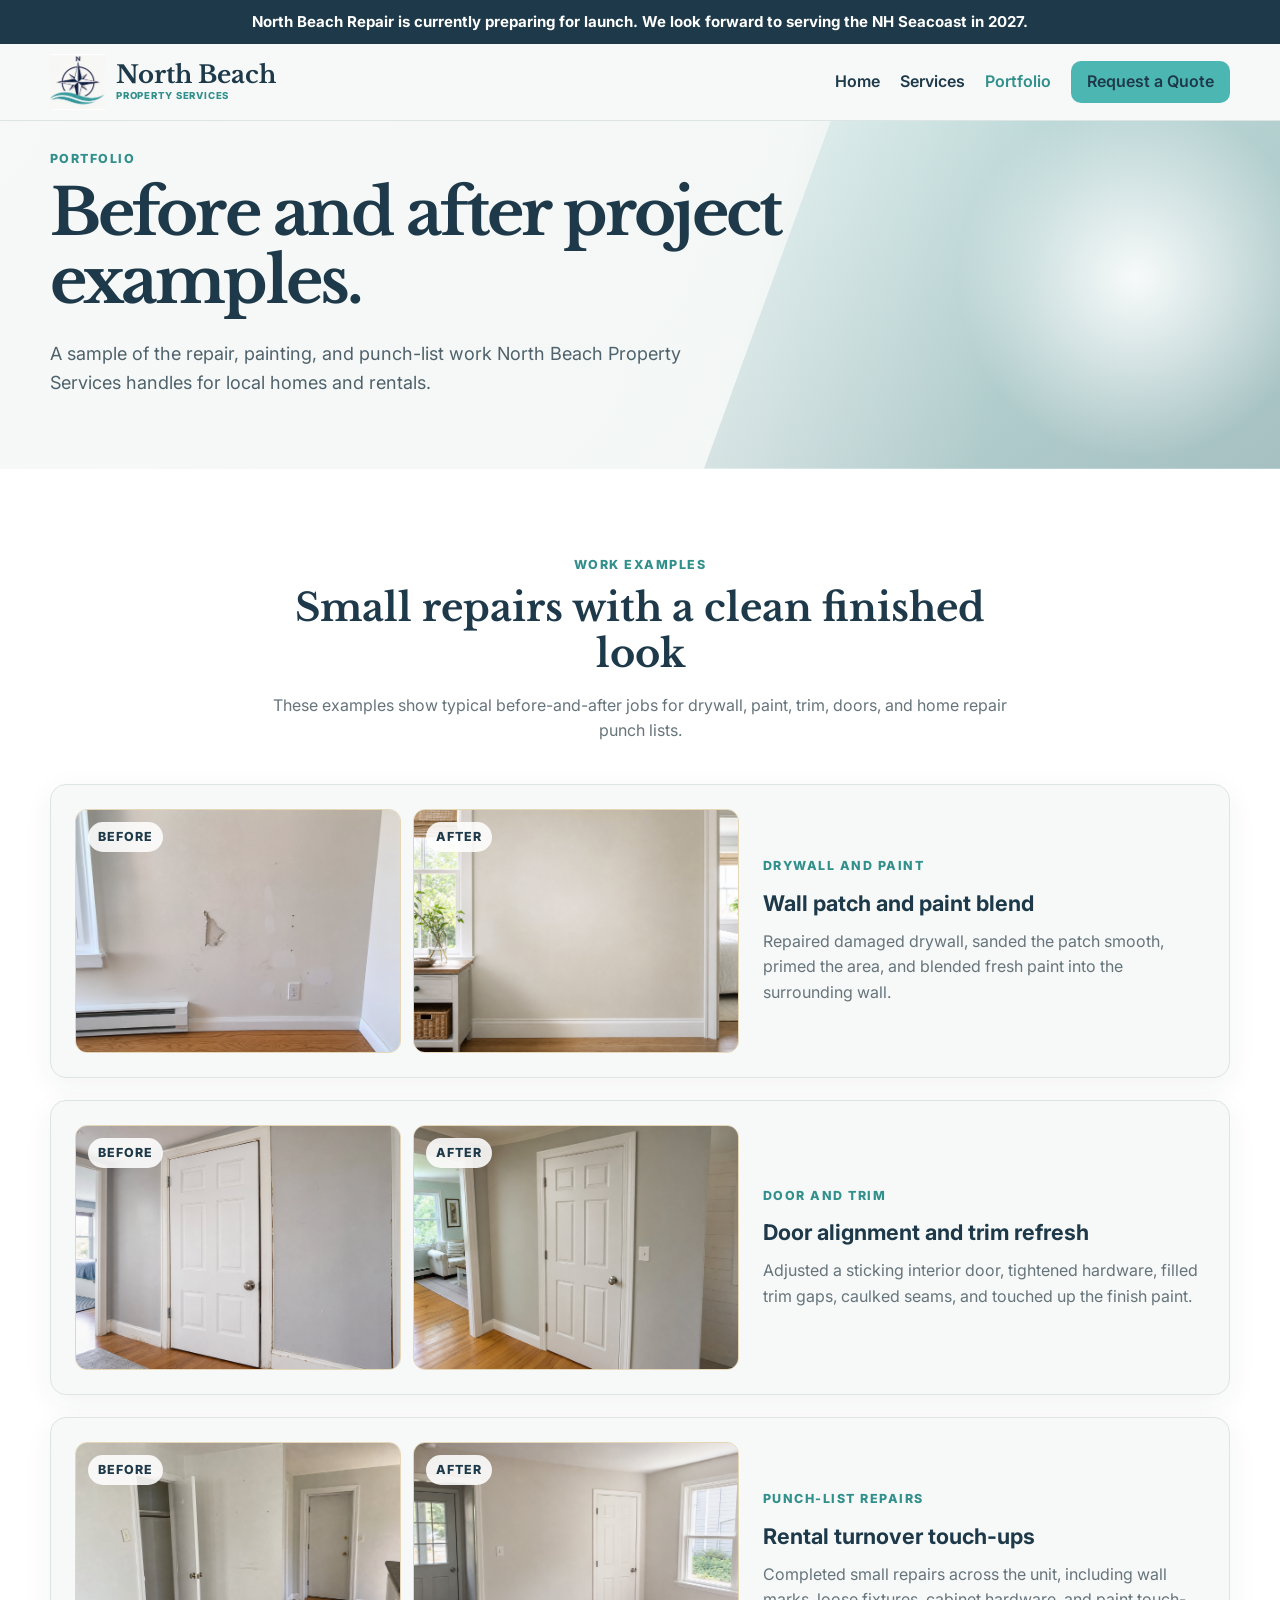
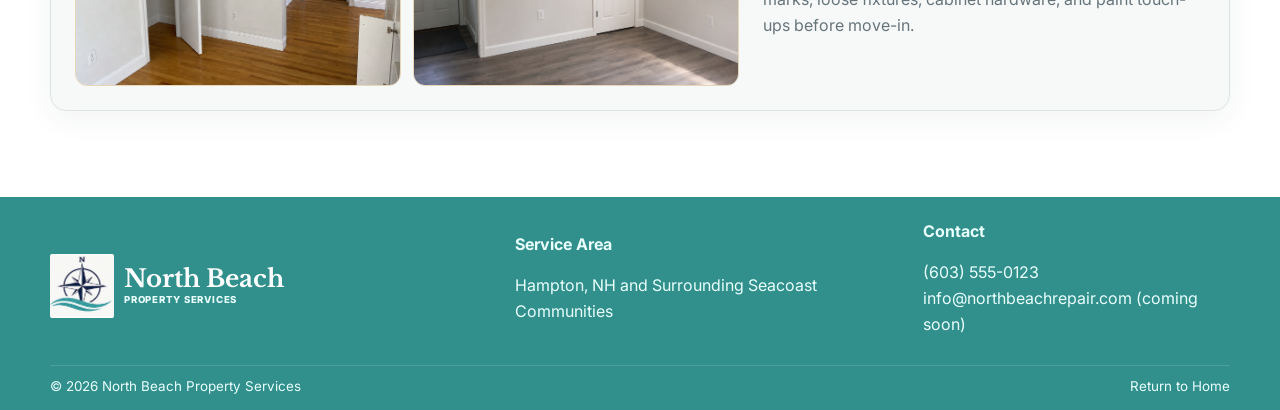
==== commit f89496da: "Revert "Update production launch banner wording" This reverts commit c4d8dd92641d8cda456ecbca24cd884" ====
--- a/portfolio.html
+++ b/portfolio.html
@@ -12,7 +12,7 @@
 <body>
   <header class="site-header">
     <div class="launch-banner">
-      <div class="container">North Beach Repair is not operational yet. We look forward to serving the NH Seacoast in 2027.</div>
+      <div class="container">North Beach Repair is currently preparing for launch. We look forward to serving the NH Seacoast in 2027.</div>
     </div>
     <div class="container nav-wrap">
       <a class="brand" href="index.html" aria-label="North Beach Property Services home">
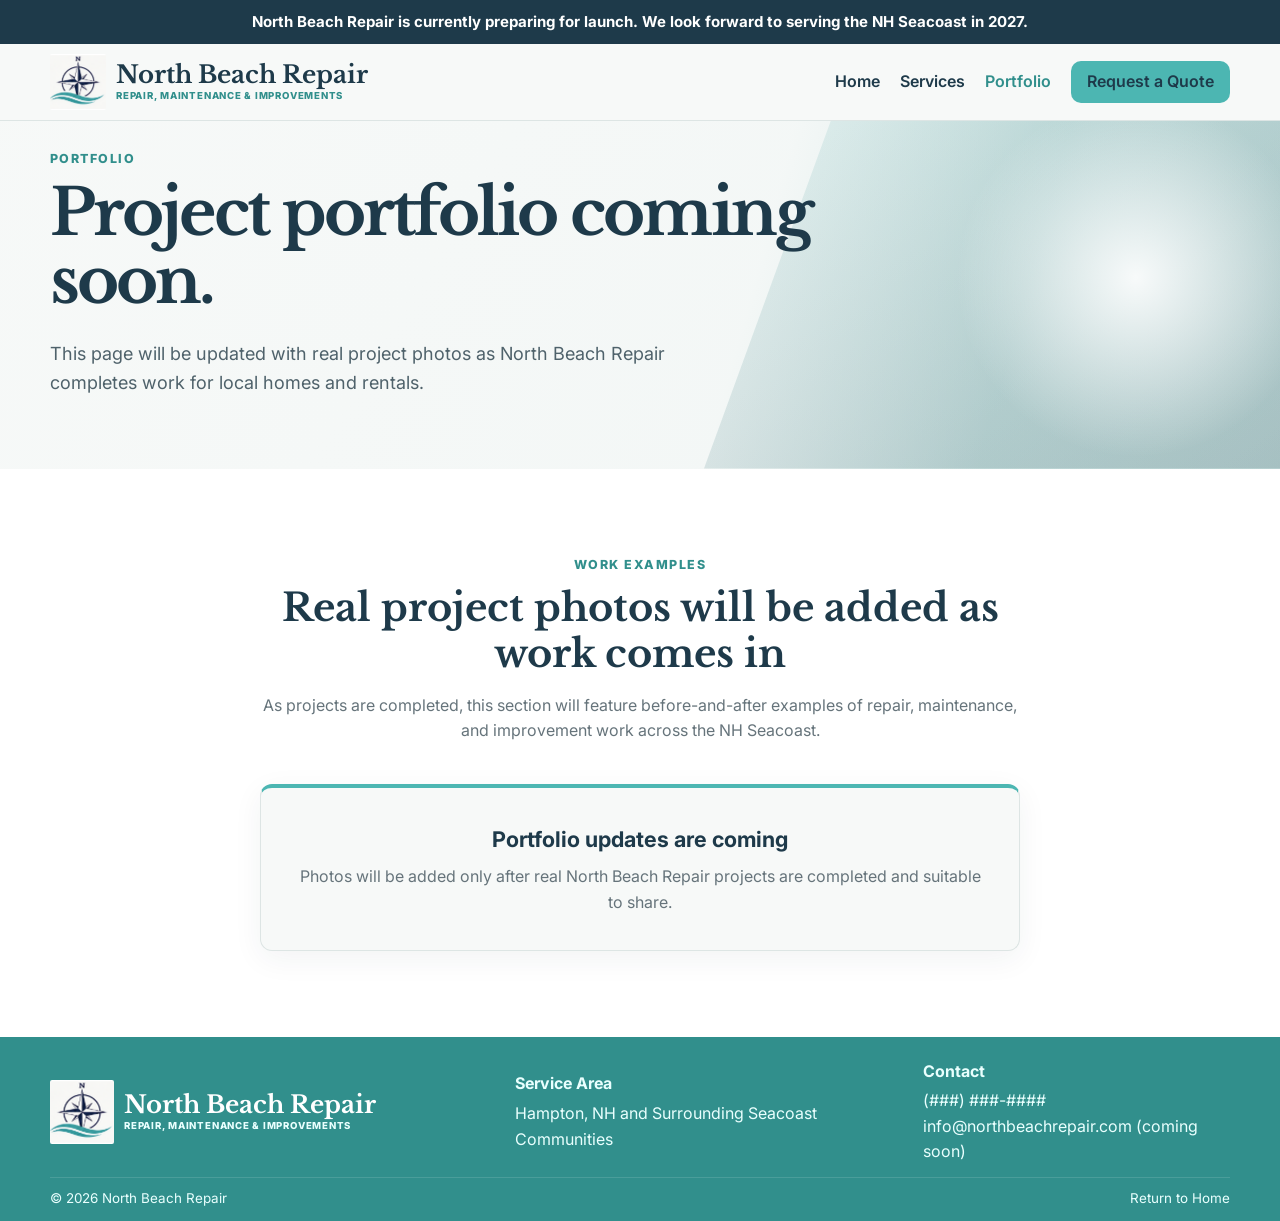
==== commit edbdef70: "Remove outdated portfolio images and update contact information across multiple pages" ====
--- a/portfolio.html
+++ b/portfolio.html
@@ -2,8 +2,8 @@
 <head>
   <meta charset="UTF-8" />
   <meta name="viewport" content="width=device-width, initial-scale=1.0" />
-  <meta name="description" content="View recent handyman and property repair work by North Beach Property Services." />
-  <title>Portfolio | North Beach Property Services</title>
+  <meta name="description" content="View recent repair, maintenance, and improvement work by North Beach Repair." />
+  <title>Portfolio | North Beach Repair</title>
   <link rel="preconnect" href="https://fonts.googleapis.com">
   <link rel="preconnect" href="https://fonts.gstatic.com" crossorigin>
   <link href="https://fonts.googleapis.com/css2?family=Inter:wght@400;500;600;700;800&family=Libre+Baskerville:wght@400;700&display=swap" rel="stylesheet">
@@ -15,11 +15,11 @@
       <div class="container">North Beach Repair is currently preparing for launch. We look forward to serving the NH Seacoast in 2027.</div>
     </div>
     <div class="container nav-wrap">
-      <a class="brand" href="index.html" aria-label="North Beach Property Services home">
+      <a class="brand" href="index.html" aria-label="North Beach Repair home">
         <span class="logo-mark" aria-hidden="true"></span>
         <span class="brand-text">
-          <span class="brand-name">North Beach</span>
-          <span class="brand-subtitle">Property Services</span>
+          <span class="brand-name">North Beach Repair</span>
+          <span class="brand-subtitle">Repair, Maintenance &amp; Improvements</span>
         </span>
       </a>
 
@@ -29,7 +29,7 @@
         <a href="index.html">Home</a>
         <a href="index.html#services">Services</a>
         <a class="active" href="portfolio.html">Portfolio</a>
-        <a class="button button-small button-disabled" href="#" aria-disabled="true" data-launch-href="quote.html">Request a Quote</a>
+        <a class="button button-small" href="quote.html">Request a Quote</a>
       </nav>
     </div>
   </header>
@@ -38,9 +38,9 @@
     <section class="page-hero">
       <div class="container">
         <p class="eyebrow">Portfolio</p>
-        <h1>Before and after project examples.</h1>
+        <h1>Project portfolio coming soon.</h1>
         <p>
-          A sample of the repair, painting, and punch-list work North Beach Property Services handles for local homes and rentals.
+          This page will be updated with real project photos as North Beach Repair completes work for local homes and rentals.
         </p>
       </div>
     </section>
@@ -49,64 +49,13 @@
       <div class="container">
         <div class="section-heading centered">
           <p class="eyebrow">Work examples</p>
-          <h2>Small repairs with a clean finished look</h2>
-          <p>These examples show typical before-and-after jobs for drywall, paint, trim, doors, and home repair punch lists.</p>
+          <h2>Real project photos will be added as work comes in</h2>
+          <p>As projects are completed, this section will feature before-and-after examples of repair, maintenance, and improvement work across the NH Seacoast.</p>
         </div>
 
-        <div class="portfolio-grid">
-          <article class="portfolio-card">
-            <div class="before-after" aria-label="Before and after drywall repair example">
-              <div class="project-photo">
-                <img src="assets/portfolio-drywall-before.png" alt="Damaged drywall before patching and paint touch-up">
-                <span>Before</span>
-              </div>
-              <div class="project-photo">
-                <img src="assets/portfolio-drywall-after.png" alt="Smooth repaired wall after drywall patching and paint blending">
-                <span>After</span>
-              </div>
-            </div>
-            <div class="portfolio-copy">
-              <p class="eyebrow">Drywall and paint</p>
-              <h3>Wall patch and paint blend</h3>
-              <p>Repaired damaged drywall, sanded the patch smooth, primed the area, and blended fresh paint into the surrounding wall.</p>
-            </div>
-          </article>
-
-          <article class="portfolio-card">
-            <div class="before-after" aria-label="Before and after door and trim repair example">
-              <div class="project-photo">
-                <img src="assets/portfolio-door-before.png" alt="Misaligned interior door and worn trim before adjustment">
-                <span>Before</span>
-              </div>
-              <div class="project-photo">
-                <img src="assets/portfolio-door-after.png" alt="Aligned interior door and refreshed trim after repair">
-                <span>After</span>
-              </div>
-            </div>
-            <div class="portfolio-copy">
-              <p class="eyebrow">Door and trim</p>
-              <h3>Door alignment and trim refresh</h3>
-              <p>Adjusted a sticking interior door, tightened hardware, filled trim gaps, caulked seams, and touched up the finish paint.</p>
-            </div>
-          </article>
-
-          <article class="portfolio-card">
-            <div class="before-after" aria-label="Before and after punch-list repair example">
-              <div class="project-photo">
-                <img src="assets/portfolio-turnover-before.png" alt="Rental turnover area with wall marks and small repair items before touch-ups">
-                <span>Before</span>
-              </div>
-              <div class="project-photo">
-                <img src="assets/portfolio-turnover-after.png" alt="Clean rental turnover area after wall, trim, and fixture touch-ups">
-                <span>After</span>
-              </div>
-            </div>
-            <div class="portfolio-copy">
-              <p class="eyebrow">Punch-list repairs</p>
-              <h3>Rental turnover touch-ups</h3>
-              <p>Completed small repairs across the unit, including wall marks, loose fixtures, cabinet hardware, and paint touch-ups before move-in.</p>
-            </div>
-          </article>
+        <div class="portfolio-note">
+          <h3>Portfolio updates are coming</h3>
+          <p>Photos will be added only after real North Beach Repair projects are completed and suitable to share.</p>
         </div>
       </div>
     </section>
@@ -114,18 +63,18 @@
 
   <footer class="site-footer">
     <div class="container footer-grid">
-      <div class="footer-brand" aria-label="North Beach Property Services">
+      <div class="footer-brand" aria-label="North Beach Repair">
         <span class="logo-mark" aria-hidden="true"></span>
         <span class="brand-text">
-          <span class="brand-name">North Beach</span>
-          <span class="brand-subtitle">Property Services</span>
+          <span class="brand-name">North Beach Repair</span>
+          <span class="brand-subtitle">Repair, Maintenance &amp; Improvements</span>
         </span>
       </div>
       <div><strong>Service Area</strong><p>Hampton, NH and Surrounding Seacoast Communities</p></div>
-      <div><strong>Contact</strong><p><a href="tel:+16035550123">(603) 555-0123</a><br><a href="mailto:info@northbeachrepair.com">info@northbeachrepair.com</a> (coming soon)</p></div>
+      <div><strong>Contact</strong><p>(###) ###-####<br><a href="mailto:info@northbeachrepair.com">info@northbeachrepair.com</a> (coming soon)</p></div>
     </div>
     <div class="container footer-bottom">
-      <span>© <span id="year"></span> North Beach Property Services</span>
+      <span>© <span id="year"></span> North Beach Repair</span>
       <a href="index.html">Return to Home</a>
     </div>
   </footer>
--- a/styles.css
+++ b/styles.css
@@ -79,14 +79,9 @@
 .service-card h3 { margin:0 0 10px; font-size:1.12rem; }
 .service-card p { margin:0; color:var(--muted); font-size:.92rem; }
 .portfolio-gallery-section { background:var(--white); }
-.portfolio-grid { display:grid; gap:22px; }
-.portfolio-card { display:grid; grid-template-columns:minmax(0,1.2fr) minmax(280px,.8fr); gap:24px; align-items:center; padding:24px; border:1px solid var(--line); border-radius:var(--radius); background:var(--foam); box-shadow:0 8px 30px rgba(30,58,74,.06); }
-.before-after { display:grid; grid-template-columns:1fr 1fr; gap:12px; }
-.project-photo { position:relative; aspect-ratio:4/3; overflow:hidden; border:1px solid var(--sand); border-radius:12px; background:#E8ECE9; }
-.project-photo img { display:block; width:100%; height:100%; object-fit:cover; }
-.project-photo span { position:absolute; z-index:2; top:12px; left:12px; padding:5px 10px; border-radius:999px; color:var(--slate); background:rgba(255,255,255,.88); font-size:.78rem; font-weight:800; text-transform:uppercase; letter-spacing:.08em; }
-.portfolio-copy h3 { margin:0 0 8px; font-size:1.35rem; }
-.portfolio-copy p:not(.eyebrow) { margin:0; color:var(--muted); }
+.portfolio-note { max-width:760px; margin:0 auto; padding:34px; text-align:center; border:1px solid var(--line); border-top:4px solid var(--seafoam); border-radius:12px; background:var(--foam); box-shadow:0 8px 30px rgba(30,58,74,.06); }
+.portfolio-note h3 { margin:0 0 8px; font-size:1.35rem; }
+.portfolio-note p { margin:0; color:var(--muted); }
 .process-section { background:linear-gradient(135deg,#F2EBDD,var(--foam)); }
 .steps { display:grid; grid-template-columns:repeat(3,1fr); gap:24px; }
 .steps article { padding:30px; text-align:center; background:rgba(255,255,255,.86); border:1px solid var(--sand); border-radius:var(--radius); }
@@ -104,7 +99,8 @@
 .footer-brand .logo-mark { width:64px; height:64px; }
 .footer-brand .brand-name { color:var(--white); }
 .footer-brand .brand-subtitle { color:inherit; }
-.site-footer p { color:#E9FFFE; }
+.site-footer strong { display:block; margin-bottom:4px; }
+.site-footer p { margin:0; color:#E9FFFE; }
 .site-footer a { text-decoration:none; }
 .footer-bottom { display:flex; justify-content:space-between; gap:20px; margin-top:12px; padding-top:10px; border-top:1px solid rgba(255,255,255,.12); font-size:.84rem; }
 .page-hero { position:relative; overflow:hidden; padding:28px 0 72px; background:linear-gradient(105deg,rgba(247,249,248,.98) 0%,rgba(247,249,248,.94) 58%,rgba(247,249,248,.35) 78%), linear-gradient(140deg,#d9eceb,#a9cfcd); }
@@ -127,6 +123,7 @@
 .form-section-heading { display:flex; gap:16px; align-items:flex-start; margin-bottom:26px; }
 .form-section-heading h2 { margin:0; }
 .form-section-heading p { margin:2px 0 0; color:var(--muted); }
+.pricing-note { margin-bottom:24px; padding:16px 18px; color:var(--slate); background:var(--foam); border:1px solid var(--sand); border-left:5px solid var(--seafoam); border-radius:10px; }
 .quote-sidebar { display:grid; gap:18px; position:sticky; top:104px; }
 .sidebar-card { padding:24px; }
 .sidebar-card h3 { margin-top:0; }
@@ -137,6 +134,6 @@
 .jobber-embed iframe { display:block; width:100%; min-height:700px; border:0; }
 .jobber-placeholder { display:grid; min-height:420px; place-content:center; padding:32px; text-align:center; color:var(--muted); background:var(--foam); border:2px dashed var(--sand); border-radius:12px; }
 .jobber-placeholder h3 { margin:0 0 8px; }
-@media(max-width:1000px){ .service-grid{grid-template-columns:repeat(3,1fr);} .hero-grid,.quote-hero-grid,.quote-layout,.area-grid,.footer-grid,.portfolio-card,.about-grid{grid-template-columns:1fr;} .quote-sidebar{position:static;} }
+@media(max-width:1000px){ .service-grid{grid-template-columns:repeat(3,1fr);} .hero-grid,.quote-hero-grid,.quote-layout,.area-grid,.footer-grid,.about-grid{grid-template-columns:1fr;} .quote-sidebar{position:static;} }
 @media(max-width:900px){ .menu-button{display:block;} .site-nav{display:none;position:absolute;top:76px;left:0;right:0;padding:20px;flex-direction:column;align-items:stretch;background:var(--foam);border-bottom:1px solid var(--line);} .site-nav.open{display:flex;} }
-@media(max-width:640px){ .container{width:min(100% - 28px,1180px);} .hero{min-height:auto;padding:62px 0 72px;} .hero-grid{gap:28px;} .section{padding:62px 0;} .service-grid,.steps,.before-after{grid-template-columns:1fr;} .portfolio-card{padding:18px;} .hero-actions,.trust-row,.cta-inner,.footer-bottom{flex-direction:column;align-items:stretch;} .button{width:100%;} .form-section{padding:24px 18px;} .logo-mark{width:50px;height:50px;} .brand-name{font-size:1.22rem;} .brand-subtitle{font-size:.49rem;letter-spacing:.06em;} .footer-brand .logo-mark{width:72px;height:72px;} }
+@media(max-width:640px){ .container{width:min(100% - 28px,1180px);} .hero{min-height:auto;padding:62px 0 72px;} .hero-grid{gap:28px;} .section{padding:62px 0;} .service-grid,.steps{grid-template-columns:1fr;} .portfolio-note{padding:26px 20px;} .hero-actions,.trust-row,.cta-inner,.footer-bottom{flex-direction:column;align-items:stretch;} .button{width:100%;} .form-section{padding:24px 18px;} .logo-mark{width:50px;height:50px;} .brand-name{font-size:1.22rem;} .brand-subtitle{font-size:.49rem;letter-spacing:.06em;} .footer-brand .logo-mark{width:72px;height:72px;} }
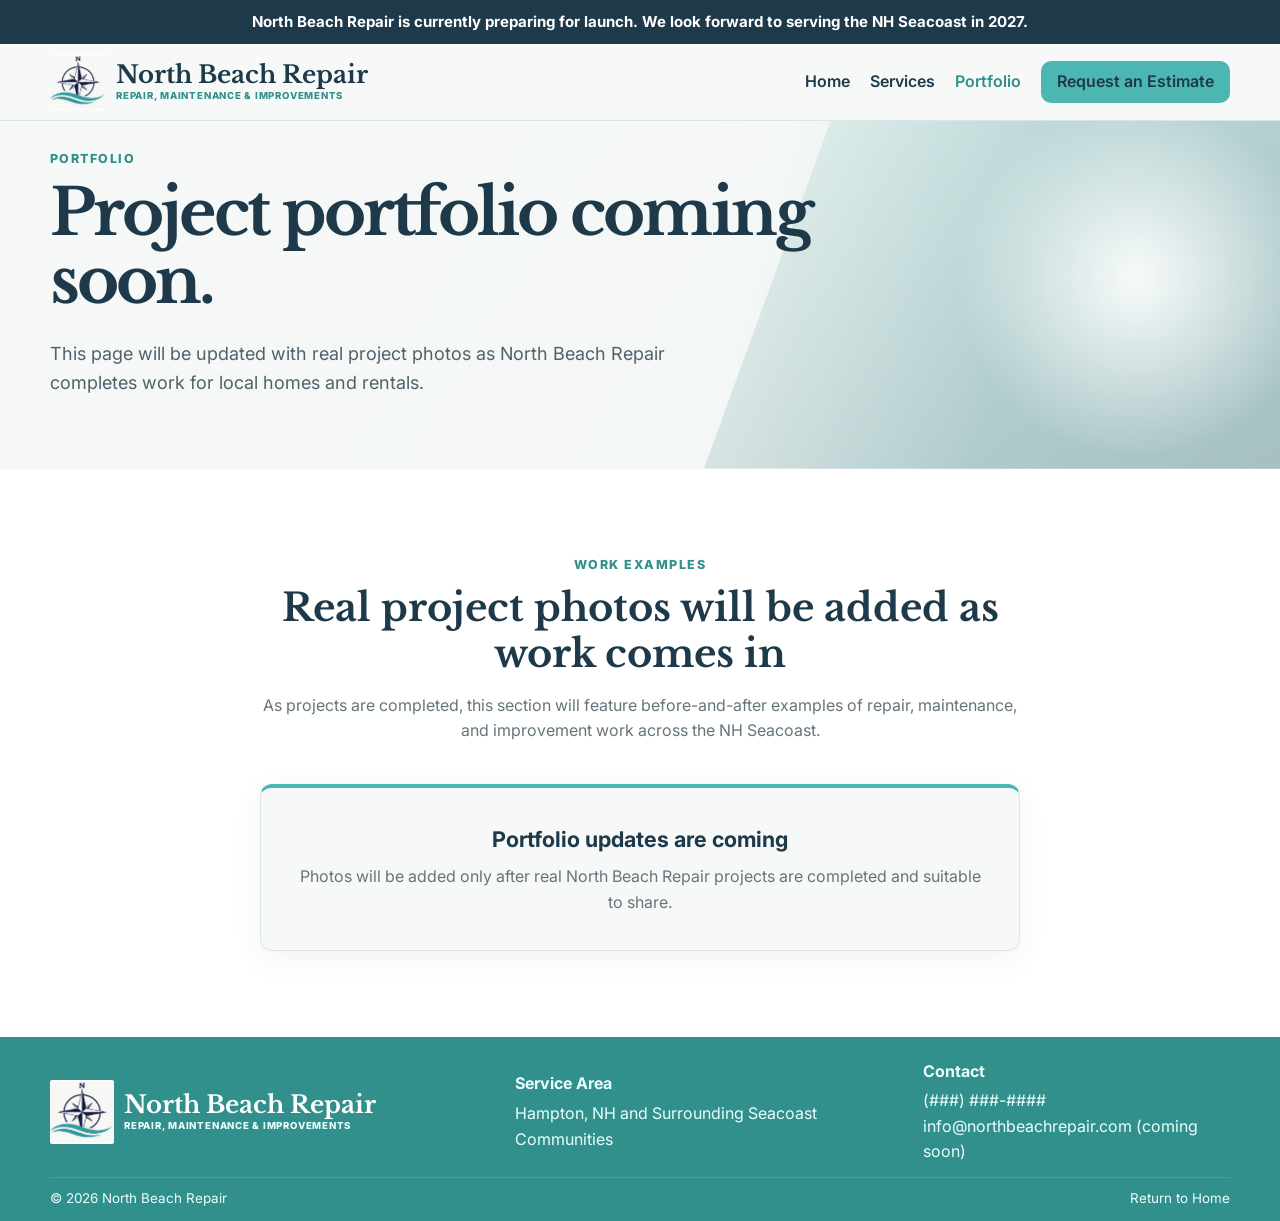
==== commit cb365d47: "Update terminology from "Quote" to "Estimate" across multiple pages for consistency" ====
--- a/portfolio.html
+++ b/portfolio.html
@@ -29,7 +29,7 @@
         <a href="index.html">Home</a>
         <a href="index.html#services">Services</a>
         <a class="active" href="portfolio.html">Portfolio</a>
-        <a class="button button-small" href="quote.html">Request a Quote</a>
+        <a class="button button-small" href="quote.html">Request an Estimate</a>
       </nav>
     </div>
   </header>
